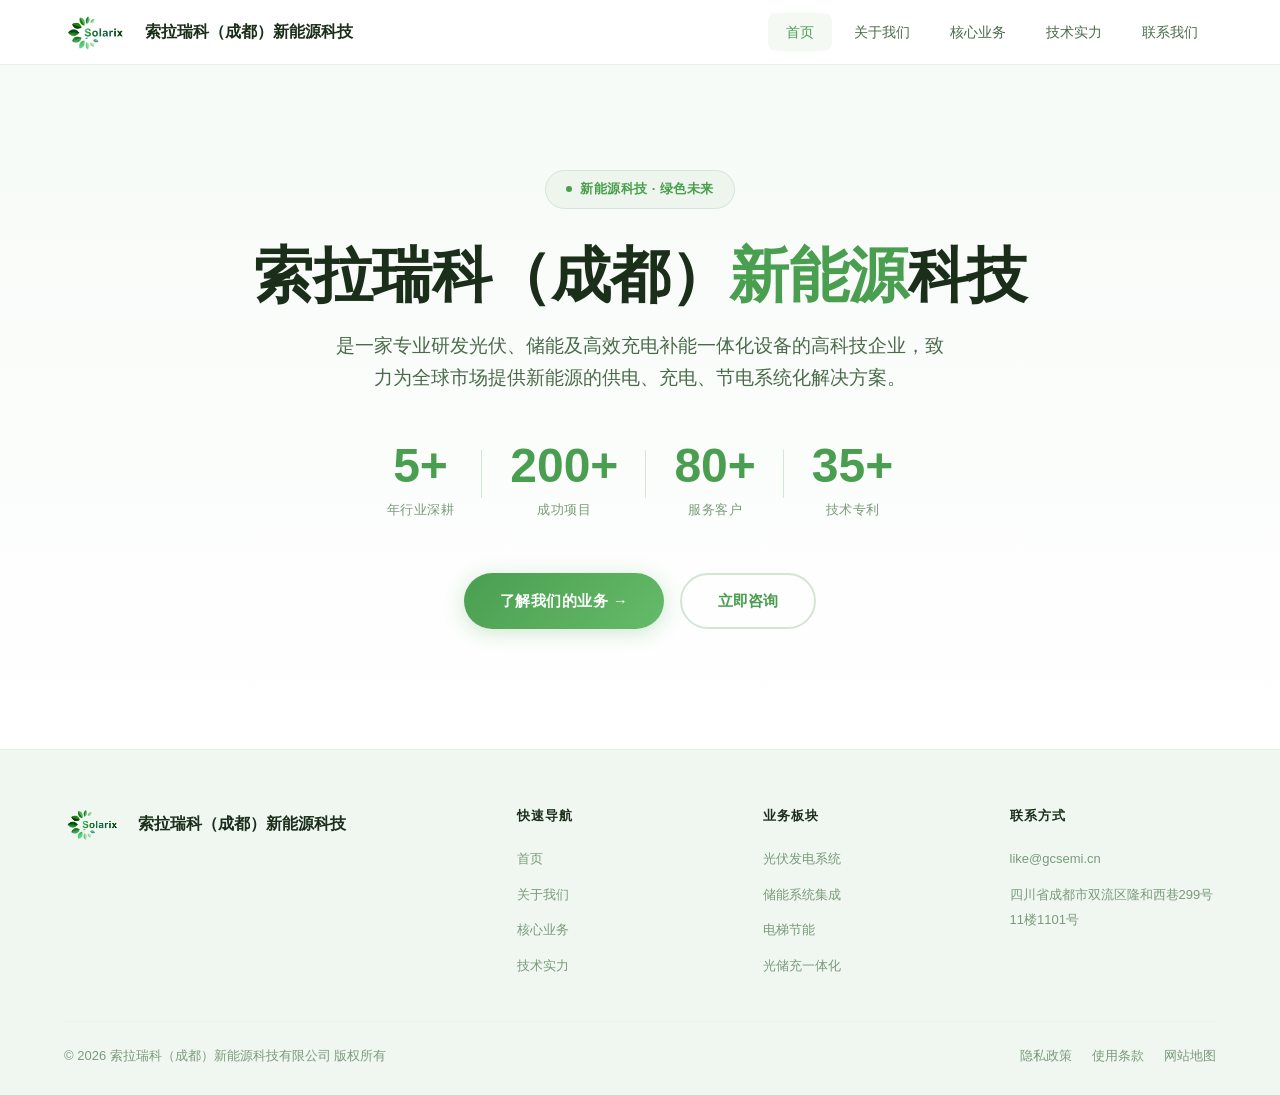
==== index.html @ 478a412e "Initial website deploy" ====
<!DOCTYPE html>
<html lang="zh-CN">
<head>
<meta charset="UTF-8">
<meta name="viewport" content="width=device-width, initial-scale=1.0">
<title>索拉瑞科（成都）新能源科技有限公司</title>
<link rel="stylesheet" href="style.css">
</head>
<body>
<!-- ==================== 顶部导航 ==================== -->
<header class="header" id="header">
  <div class="header-inner">
    <a href="index.html" class="logo">
      <img src="logo.png" alt="索拉瑞科（成都）新能源科技" class="logo-img">
      <span class="logo-text">索拉瑞科（成都）新能源科技</span>
    </a>
    <button class="menu-toggle" id="menuToggle" aria-label="菜单">
      <span></span><span></span><span></span>
    </button>
    <ul class="nav-links" id="navMenu">
      <li><a href="index.html">首页</a></li>
      <li><a href="about.html">关于我们</a></li>
      <li><a href="business.html">核心业务</a></li>
      <li><a href="tech.html">技术实力</a></li>
      <li><a href="contact.html">联系我们</a></li>
    </ul>
  </div>
</header>
<!-- ==================== 首页 ==================== -->
<section class="hero" id="home">
  <div class="container">
    <div class="hero-badge">
      <span class="dot"></span>
      新能源科技 · 绿色未来
    </div>
    <h1>索拉瑞科（成都）<span class="accent">新能源</span>科技</h1>
    <p class="hero-desc">
      是一家专业研发光伏、储能及高效充电补能一体化设备的高科技企业，致力为全球市场提供新能源的供电、充电、节电系统化解决方案。
    </p>
    <div class="hero-stats">
      <div class="hero-stat">
        <div class="num">5+</div>
        <div class="lbl">年行业深耕</div>
      </div>
      <div class="hero-stat">
        <div class="num">200+</div>
        <div class="lbl">成功项目</div>
      </div>
      <div class="hero-stat">
        <div class="num">80+</div>
        <div class="lbl">服务客户</div>
      </div>
      <div class="hero-stat">
        <div class="num">35+</div>
        <div class="lbl">技术专利</div>
      </div>
    </div>
    <div class="hero-btns">
      <a href="business.html" class="btn-primary">了解我们的业务 →</a>
      <a href="contact.html" class="btn-outline">立即咨询</a>
    </div>
  </div>
</section>
<!-- ==================== 页脚 ==================== -->
<footer class="footer">
  <div class="container">
    <div class="footer-grid">
      <div class="footer-brand">
        <div class="footer-logo-wrap">
          <img src="logo.png" alt="索拉瑞科（成都）新能源科技" class="footer-logo-img">
          <span class="footer-logo-text">索拉瑞科（成都）新能源科技</span>
        </div>
      </div>
      <div class="footer-col">
        <h4>快速导航</h4>
        <ul>
          <li><a href="index.html">首页</a></li>
          <li><a href="about.html">关于我们</a></li>
          <li><a href="business.html">核心业务</a></li>
          <li><a href="tech.html">技术实力</a></li>
        </ul>
      </div>
      <div class="footer-col">
        <h4>业务板块</h4>
        <ul>
          <li><a href="business.html">光伏发电系统</a></li>
          <li><a href="business.html">储能系统集成</a></li>
          <li><a href="business.html">电梯节能</a></li>
          <li><a href="business.html">光储充一体化</a></li>
        </ul>
      </div>
      <div class="footer-col">
        <h4>联系方式</h4>
        <ul>
          <li><a>like@gcsemi.cn</a></li>
          <li><a>四川省成都市双流区隆和西巷299号11楼1101号</a></li>
        </ul>
      </div>
    </div>
    <div class="footer-bottom">
      <span>&copy; 2026 索拉瑞科（成都）新能源科技有限公司 版权所有</span>
      <div class="links">
        <a href="#">隐私政策</a>
        <a href="#">使用条款</a>
        <a href="#">网站地图</a>
      </div>
    </div>
  </div>
</footer>

<button class="back-to-top" id="backToTop" aria-label="回到顶部">↑</button>
<div class="toast" id="toast"></div>
<script>
(function() {
  var menuToggle = document.getElementById('menuToggle');
  var navMenu = document.getElementById('navMenu');
  var header = document.getElementById('header');
  var backToTop = document.getElementById('backToTop');

  menuToggle.addEventListener('click', function() {
    this.classList.toggle('open');
    navMenu.classList.toggle('open');
  });

  navMenu.querySelectorAll('a').forEach(function(link) {
    link.addEventListener('click', function() {
      menuToggle.classList.remove('open');
      navMenu.classList.remove('open');
    });
  });

  window.addEventListener('scroll', function() {
    header.classList.toggle('scrolled', window.scrollY > 10);
    backToTop.classList.toggle('visible', window.scrollY > 600);
  });

  backToTop.addEventListener('click', function() {
    window.scrollTo({ top: 0, behavior: 'smooth' });
  });

  // 导航高亮
  var page = location.pathname.split('/').pop() || 'index.html';
  var anchors = navMenu.querySelectorAll('a');
  anchors.forEach(function(a) {
    if (a.getAttribute('href') === page) {
      a.classList.add('active');
    }
  });
})();
</script>
</body>
</html>
---- style.css ----
:root {
  --bg-white:    #ffffff;
  --bg-light:    #f5faf6;
  --bg-card:     #ffffff;
  --bg-surface:  #eef5ef;
  --border:      #d4e5d6;
  --border-light:#e8f2e9;
  --text-primary:   #1a2e1a;
  --text-secondary: #4a6a4a;
  --text-muted:     #7a9a7a;
  --accent:       #4a9e4f;
  --accent-light: #6dbb70;
  --accent-bg:    rgba(74,158,79,0.06);
  --accent-bg-hover: rgba(74,158,79,0.12);
  --gradient-accent: linear-gradient(135deg, #4a9e4f, #66bb6a);
  --radius: 12px;
  --radius-lg: 20px;
  --shadow-sm: 0 2px 12px rgba(0,0,0,0.04);
  --shadow-md: 0 4px 24px rgba(0,0,0,0.06);
  --shadow-lg: 0 8px 40px rgba(0,0,0,0.08);
}

* { margin: 0; padding: 0; box-sizing: border-box; }

html { scroll-behavior: smooth; scroll-padding-top: 72px; }

body {
  font-family: -apple-system, BlinkMacSystemFont, "Segoe UI", "PingFang SC", "Microsoft YaHei", "Hiragino Sans GB", "Helvetica Neue", Arial, sans-serif;
  background: var(--bg-white);
  color: var(--text-primary);
  line-height: 1.6;
  overflow-x: hidden;
}

.container {
  max-width: 1200px;
  margin: 0 auto;
  padding: 0 24px;
  position: relative;
  z-index: 1;
}

/* ===== 顶部导航 ===== */
.header {
  position: fixed;
  top: 0;
  left: 0;
  right: 0;
  z-index: 1000;
  background: rgba(255,255,255,0.94);
  backdrop-filter: blur(12px);
  -webkit-backdrop-filter: blur(12px);
  border-bottom: 1px solid var(--border-light);
  transition: all 0.3s;
}

.header.scrolled { box-shadow: 0 2px 20px rgba(0,0,0,0.06); }

.header-inner {
  max-width: 1200px;
  margin: 0 auto;
  padding: 0 24px;
  display: flex;
  align-items: center;
  justify-content: space-between;
  height: 64px;
}

.logo {
  display: flex;
  align-items: center;
  gap: 10px;
  text-decoration: none;
}

.logo-img {
  height: 40px;
  width: auto;
  object-fit: contain;
}

.logo-text {
  font-size: 16px;
  font-weight: 700;
  color: var(--text-primary);
  white-space: nowrap;
}

.nav-links {
  display: flex;
  list-style: none;
  gap: 4px;
}

.nav-links a {
  display: block;
  padding: 8px 18px;
  border-radius: 8px;
  font-size: 14px;
  font-weight: 500;
  color: var(--text-secondary);
  text-decoration: none;
  transition: all 0.25s;
}

.nav-links a:hover,
.nav-links a.active {
  color: var(--accent);
  background: var(--accent-bg);
}

.menu-toggle {
  display: none;
  background: none;
  border: none;
  width: 36px;
  height: 36px;
  cursor: pointer;
  flex-direction: column;
  align-items: center;
  justify-content: center;
  gap: 5px;
  padding: 4px;
}

.menu-toggle span {
  display: block;
  width: 22px;
  height: 2px;
  background: var(--text-secondary);
  border-radius: 2px;
  transition: all 0.3s;
}

.menu-toggle.open span:nth-child(1) { transform: rotate(45deg) translate(5px, 5px); background: var(--accent); }
.menu-toggle.open span:nth-child(2) { opacity: 0; }
.menu-toggle.open span:nth-child(3) { transform: rotate(-45deg) translate(5px, -5px); background: var(--accent); }

/* ===== 区块通用 ===== */
.section { padding: 100px 0; position: relative; }
.section-top { padding: 120px 0 100px; position: relative; }

.section-header {
  text-align: center;
  margin-bottom: 56px;
}

.section-tag {
  display: inline-flex;
  align-items: center;
  gap: 12px;
  font-size: 12px;
  font-weight: 700;
  letter-spacing: 3px;
  color: var(--accent);
  margin-bottom: 16px;
}

.section-tag::before,
.section-tag::after {
  content: '';
  width: 28px;
  height: 1px;
  background: var(--accent);
  opacity: 0.3;
}

.section-title {
  font-size: clamp(26px, 3.5vw, 38px);
  font-weight: 800;
  color: var(--text-primary);
  line-height: 1.3;
  margin-bottom: 14px;
}

.section-title .hl {
  color: var(--accent);
}

.section-subtitle {
  font-size: 15px;
  color: var(--text-muted);
  max-width: 580px;
  margin: 0 auto;
  line-height: 1.7;
}

/* ===== Hero（首页）===== */
.hero {
  padding: 170px 0 120px;
  text-align: center;
  position: relative;
  background: linear-gradient(180deg, #f5faf6 0%, #ffffff 100%);
}

.hero-badge {
  display: inline-flex;
  align-items: center;
  gap: 8px;
  padding: 8px 20px;
  background: var(--accent-bg);
  border: 1px solid var(--border);
  border-radius: 9999px;
  font-size: 13px;
  font-weight: 600;
  color: var(--accent);
  margin-bottom: 32px;
  letter-spacing: 0.5px;
}

.hero-badge .dot {
  width: 6px;
  height: 6px;
  background: var(--accent);
  border-radius: 50%;
  animation: pulse-dot 2s infinite;
}

@keyframes pulse-dot {
  0%, 100% { box-shadow: 0 0 0 0 rgba(74,158,79,0.5); }
  50% { box-shadow: 0 0 0 8px rgba(74,158,79,0); }
}

.hero h1 {
  font-size: clamp(36px, 5.5vw, 60px);
  font-weight: 900;
  color: var(--text-primary);
  line-height: 1.15;
  margin-bottom: 20px;
  letter-spacing: -0.5px;
}

.hero h1 .accent {
  color: var(--accent);
}

.hero-desc {
  font-size: clamp(15px, 1.8vw, 19px);
  color: var(--text-secondary);
  margin-bottom: 48px;
  line-height: 1.7;
  max-width: 620px;
  margin-left: auto;
  margin-right: auto;
}

.hero-stats {
  display: flex;
  gap: 56px;
  justify-content: center;
  flex-wrap: wrap;
  margin-bottom: 52px;
}

.hero-stat {
  text-align: center;
  position: relative;
}

.hero-stat:not(:last-child)::after {
  content: '';
  position: absolute;
  right: -28px;
  top: 10%;
  height: 60%;
  width: 1px;
  background: var(--border);
}

.hero-stat .num {
  font-size: clamp(30px, 4.5vw, 48px);
  font-weight: 900;
  color: var(--accent);
  line-height: 1;
  font-variant-numeric: tabular-nums;
}

.hero-stat .lbl {
  font-size: 13px;
  color: var(--text-muted);
  margin-top: 10px;
  letter-spacing: 0.5px;
}

.btn-primary {
  display: inline-flex;
  align-items: center;
  gap: 10px;
  padding: 14px 36px;
  background: var(--gradient-accent);
  color: #fff;
  border: none;
  border-radius: 9999px;
  font-size: 15px;
  font-weight: 700;
  cursor: pointer;
  text-decoration: none;
  transition: all 0.3s;
  box-shadow: 0 4px 20px rgba(74,158,79,0.25);
  letter-spacing: 0.5px;
}

.btn-primary:hover {
  transform: translateY(-2px);
  box-shadow: 0 6px 28px rgba(74,158,79,0.35);
}

.btn-outline {
  display: inline-flex;
  align-items: center;
  gap: 8px;
  padding: 14px 36px;
  background: transparent;
  color: var(--accent);
  border: 2px solid var(--border);
  border-radius: 9999px;
  font-size: 15px;
  font-weight: 600;
  cursor: pointer;
  text-decoration: none;
  transition: all 0.3s;
}

.btn-outline:hover {
  border-color: var(--accent);
  background: var(--accent-bg);
}

.hero-btns {
  display: flex;
  gap: 16px;
  justify-content: center;
  flex-wrap: wrap;
}

/* ===== 关于我们 ===== */
.section-alt { background: var(--bg-light); }

.about-grid {
  display: grid;
  grid-template-columns: 1fr 1fr;
  gap: 56px;
  align-items: center;
}

.about-desc {
  font-size: 15px;
  color: var(--text-secondary);
  line-height: 1.85;
  margin-bottom: 28px;
}

.about-features {
  display: flex;
  flex-direction: column;
  gap: 14px;
}

.about-feature {
  display: flex;
  align-items: flex-start;
  gap: 16px;
  padding: 18px 22px;
  background: var(--bg-white);
  border-radius: var(--radius);
  border: 1px solid var(--border-light);
  transition: all 0.3s;
}

.about-feature:hover {
  border-color: var(--accent);
  box-shadow: var(--shadow-sm);
}

.about-feature .fi {
  width: 44px;
  height: 44px;
  min-width: 44px;
  background: var(--accent-bg);
  border-radius: 10px;
  display: flex;
  align-items: center;
  justify-content: center;
  font-size: 20px;
}

.about-feature h4 {
  font-size: 15px;
  font-weight: 600;
  color: var(--text-primary);
  margin-bottom: 4px;
}

.about-feature p {
  font-size: 13px;
  color: var(--text-muted);
  line-height: 1.5;
}

.about-card {
  background: var(--bg-white);
  border: 1px solid var(--border-light);
  border-radius: var(--radius-lg);
  padding: 44px;
  text-align: center;
  box-shadow: var(--shadow-md);
}

.about-card .big-icon {
  width: 80px;
  height: 80px;
  background: var(--accent-bg);
  border: 2px solid var(--border);
  border-radius: 20px;
  display: flex;
  align-items: center;
  justify-content: center;
  font-size: 36px;
  margin: 0 auto 24px;
}

.about-card h3 {
  font-size: 20px;
  font-weight: 700;
  color: var(--text-primary);
  margin-bottom: 10px;
}

.about-card > p {
  font-size: 14px;
  color: var(--text-muted);
  line-height: 1.6;
  margin-bottom: 28px;
}

.cert-list {
  display: flex;
  gap: 10px;
  justify-content: center;
  flex-wrap: wrap;
}

.cert-item {
  padding: 8px 16px;
  background: var(--accent-bg);
  color: var(--accent);
  border: 1px solid var(--border);
  border-radius: 8px;
  font-size: 13px;
  font-weight: 600;
}

/* ===== 核心业务 ===== */
.business-grid {
  display: grid;
  grid-template-columns: repeat(3, 1fr);
  gap: 24px;
}

.biz-card {
  background: var(--bg-white);
  border: 1px solid var(--border-light);
  border-radius: var(--radius-lg);
  padding: 36px 28px;
  text-align: center;
  transition: all 0.35s;
  box-shadow: var(--shadow-sm);
}

.biz-card:hover {
  border-color: var(--accent);
  box-shadow: var(--shadow-lg);
  transform: translateY(-4px);
}

.biz-card .icon {
  width: 64px;
  height: 64px;
  background: var(--accent-bg);
  border-radius: 16px;
  display: flex;
  align-items: center;
  justify-content: center;
  font-size: 30px;
  margin: 0 auto 20px;
  transition: all 0.35s;
}

.biz-card:hover .icon {
  background: var(--gradient-accent);
}

.biz-card h3 {
  font-size: 17px;
  font-weight: 700;
  color: var(--text-primary);
  margin-bottom: 10px;
}

.biz-card p {
  font-size: 13px;
  color: var(--text-muted);
  line-height: 1.65;
}

/* ===== 光储充一体化详情 ===== */
.feature-detail-section .section-header {
  margin-bottom: 56px;
}

.feature-detail {
  display: grid;
  grid-template-columns: 1fr 1fr;
  gap: 48px;
  align-items: center;
  margin-bottom: 56px;
}

.feature-detail:last-child {
  margin-bottom: 0;
}

.feature-detail.reverse {
  direction: rtl;
}

.feature-detail.reverse > * {
  direction: ltr;
}

.feature-detail-text h3 {
  font-size: 22px;
  font-weight: 700;
  color: var(--text-primary);
  margin-bottom: 24px;
}

.feature-list {
  list-style: none;
  display: flex;
  flex-direction: column;
  gap: 16px;
}

.feature-list li {
  display: flex;
  align-items: flex-start;
  gap: 12px;
  font-size: 15px;
  color: var(--text-secondary);
  line-height: 1.7;
}

.feature-list .marker {
  width: 8px;
  height: 8px;
  min-width: 8px;
  margin-top: 9px;
  background: var(--accent);
  border-radius: 50%;
  box-shadow: 0 0 0 4px var(--accent-bg);
}

.feature-desc {
  font-size: 15px;
  color: var(--text-secondary);
  line-height: 1.85;
}

.feature-detail-img {
  border-radius: var(--radius-lg);
  overflow: hidden;
  box-shadow: var(--shadow-lg);
  border: 1px solid var(--border-light);
}

.feature-detail-img img {
  width: 100%;
  height: 100%;
  object-fit: cover;
  display: block;
}

/* ===== 系统优势及特点 ===== */
.advantage-section .section-header {
  margin-bottom: 56px;
}

.advantage-intro {
  display: grid;
  grid-template-areas:
    "top-left    center    top-right"
    "bottom-left center    bottom-right";
  grid-template-columns: 1fr 260px 1fr;
  grid-template-rows: 1fr 1fr;
  gap: 36px 48px;
  align-items: stretch;
  justify-items: stretch;
  max-width: 1100px;
  margin: 0 auto;
}

.advantage-center {
  width: 260px;
  height: 260px;
  border-radius: 50%;
  overflow: hidden;
  background: var(--bg-white);
  box-shadow: 0 12px 56px rgba(74, 158, 79, 0.18);
  border: 4px solid var(--accent-light);
  display: flex;
  align-items: center;
  justify-content: center;
  padding: 24px;
  transition: all 0.4s;
  align-self: center;
}

.advantage-center img {
  width: 100%;
  height: 100%;
  object-fit: contain;
  display: block;
}

.advantage-card {
  background: var(--bg-white);
  border: 1px solid var(--border-light);
  border-radius: var(--radius-lg);
  padding: 28px;
  box-shadow: var(--shadow-sm);
  transition: all 0.35s;
  display: flex;
  flex-direction: column;
  height: 100%;
}

.advantage-card:hover {
  border-color: var(--accent);
  box-shadow: var(--shadow-lg);
  transform: translateY(-3px);
}

.advantage-num {
  display: inline-block;
  font-size: 13px;
  font-weight: 700;
  color: var(--accent);
  background: var(--accent-bg);
  padding: 4px 12px;
  border-radius: 20px;
  margin-bottom: 14px;
}

.advantage-card h4 {
  font-size: 17px;
  font-weight: 700;
  color: var(--text-primary);
  margin-bottom: 14px;
  line-height: 1.4;
}

.advantage-card ul {
  list-style: none;
  display: flex;
  flex-direction: column;
  gap: 8px;
  flex: 1;
}

.advantage-card li {
  position: relative;
  padding-left: 18px;
  font-size: 14px;
  color: var(--text-secondary);
  line-height: 1.6;
}

.advantage-card li::before {
  content: "";
  position: absolute;
  left: 0;
  top: 10px;
  width: 6px;
  height: 6px;
  background: var(--accent-light);
  border-radius: 50%;
}

/* ===== 技术实力 ===== */
.tech-grid {
  display: grid;
  grid-template-columns: 1fr 1fr;
  gap: 48px;
  align-items: start;
}

.tech-list {
  display: flex;
  flex-direction: column;
  gap: 14px;
}

.tech-item {
  display: flex;
  align-items: center;
  gap: 16px;
  padding: 20px 24px;
  background: var(--bg-white);
  border: 1px solid var(--border-light);
  border-radius: var(--radius);
  transition: all 0.3s;
  box-shadow: var(--shadow-sm);
}

.tech-item:hover {
  border-color: var(--accent);
  box-shadow: var(--shadow-md);
}

.tech-item .n {
  width: 40px;
  height: 40px;
  min-width: 40px;
  background: var(--accent-bg);
  border: 1px solid var(--border);
  color: var(--accent);
  border-radius: 50%;
  display: flex;
  align-items: center;
  justify-content: center;
  font-weight: 800;
  font-size: 14px;
}

.tech-item h4 {
  font-size: 15px;
  font-weight: 600;
  color: var(--text-primary);
  margin-bottom: 2px;
}

.tech-item p {
  font-size: 12px;
  color: var(--text-muted);
}

.tech-highlight {
  background: var(--bg-white);
  border: 1px solid var(--border-light);
  border-radius: var(--radius-lg);
  padding: 48px 36px;
  text-align: center;
  box-shadow: var(--shadow-md);
}

.tech-highlight .big {
  font-size: 72px;
  font-weight: 900;
  line-height: 1;
  color: var(--accent);
  margin-bottom: 10px;
}

.tech-highlight .big-label {
  font-size: 16px;
  color: var(--text-secondary);
  margin-bottom: 36px;
}

.tech-tags {
  display: flex;
  flex-wrap: wrap;
  gap: 10px;
  justify-content: center;
}

.tech-tags span {
  padding: 8px 18px;
  background: var(--accent-bg);
  border: 1px solid var(--border);
  border-radius: 9999px;
  font-size: 13px;
  font-weight: 500;
  color: var(--accent);
}

/* ===== 联系我们 ===== */
.contact-grid {
  display: grid;
  grid-template-columns: 1fr 1.3fr;
  gap: 52px;
  align-items: start;
}

.contact-info-list {
  display: flex;
  flex-direction: column;
  gap: 16px;
  margin-bottom: 24px;
}

.contact-info-item {
  display: flex;
  align-items: flex-start;
  gap: 16px;
  padding: 16px 20px;
  background: var(--bg-white);
  border: 1px solid var(--border-light);
  border-radius: var(--radius);
  transition: all 0.3s;
  box-shadow: var(--shadow-sm);
}

.contact-info-item:hover {
  border-color: var(--accent);
  box-shadow: var(--shadow-md);
}

.contact-info-item .ico {
  width: 46px;
  height: 46px;
  min-width: 46px;
  background: var(--accent-bg);
  border-radius: 12px;
  display: flex;
  align-items: center;
  justify-content: center;
  font-size: 20px;
}

.contact-info-item h4 {
  font-size: 14px;
  font-weight: 600;
  color: var(--text-primary);
  margin-bottom: 2px;
}

.contact-info-item p {
  font-size: 14px;
  color: var(--text-muted);
}

.contact-qr-box {
  display: flex;
  align-items: center;
  gap: 16px;
  padding: 20px;
  background: var(--bg-white);
  border: 1px solid var(--border-light);
  border-radius: var(--radius);
  box-shadow: var(--shadow-sm);
}

.qr-placeholder {
  width: 84px;
  height: 84px;
  min-width: 84px;
  background: var(--bg-surface);
  border: 2px dashed var(--border);
  border-radius: 10px;
  display: flex;
  align-items: center;
  justify-content: center;
  font-size: 11px;
  color: var(--text-muted);
  text-align: center;
  line-height: 1.4;
}

.qr-info h4 {
  font-size: 14px;
  font-weight: 600;
  color: var(--text-primary);
  margin-bottom: 4px;
}

.qr-info p {
  font-size: 12px;
  color: var(--text-muted);
}

.contact-form {
  background: var(--bg-white);
  border: 1px solid var(--border-light);
  border-radius: var(--radius-lg);
  padding: 40px;
  box-shadow: var(--shadow-md);
}

.contact-form h3 {
  font-size: 20px;
  font-weight: 700;
  color: var(--text-primary);
  margin-bottom: 24px;
}

.form-row {
  display: grid;
  grid-template-columns: 1fr 1fr;
  gap: 16px;
  margin-bottom: 16px;
}

.form-group { margin-bottom: 16px; }

.form-group label {
  display: block;
  font-size: 13px;
  font-weight: 600;
  color: var(--text-secondary);
  margin-bottom: 6px;
}

.form-group input,
.form-group textarea,
.form-group select {
  width: 100%;
  padding: 12px 16px;
  background: var(--bg-surface);
  border: 1px solid var(--border);
  border-radius: 10px;
  font-size: 14px;
  color: var(--text-primary);
  transition: all 0.3s;
  font-family: inherit;
  resize: vertical;
}

.form-group input::placeholder,
.form-group textarea::placeholder { color: var(--text-muted); }

.form-group select {
  color: var(--text-secondary);
  cursor: pointer;
}

.form-group input:focus,
.form-group textarea:focus,
.form-group select:focus {
  outline: none;
  border-color: var(--accent);
  box-shadow: 0 0 0 3px rgba(74,158,79,0.1);
}

.btn-submit {
  width: 100%;
  padding: 14px;
  background: var(--gradient-accent);
  color: #fff;
  border: none;
  border-radius: 12px;
  font-size: 16px;
  font-weight: 700;
  cursor: pointer;
  transition: all 0.3s;
  font-family: inherit;
  box-shadow: 0 4px 16px rgba(74,158,79,0.25);
}

.btn-submit:hover {
  box-shadow: 0 6px 24px rgba(74,158,79,0.35);
  transform: translateY(-1px);
}

/* ===== 页脚 ===== */
.footer {
  background: #f0f7f1;
  border-top: 1px solid var(--border-light);
  padding: 56px 0 28px;
}

.footer-grid {
  display: grid;
  grid-template-columns: 2fr 1fr 1fr 1fr;
  gap: 40px;
  margin-bottom: 44px;
}

.footer-logo-wrap {
  display: flex;
  align-items: center;
  gap: 10px;
  margin-bottom: 16px;
}

.footer-logo-img {
  height: 36px;
  width: auto;
  object-fit: contain;
}

.footer-logo-text {
  font-size: 16px;
  font-weight: 700;
  color: var(--text-primary);
}

.footer-brand > p {
  font-size: 13px;
  line-height: 1.7;
  color: var(--text-muted);
}

.footer-col h4 {
  font-size: 13px;
  font-weight: 700;
  color: var(--text-primary);
  margin-bottom: 18px;
  letter-spacing: 1px;
}

.footer-col ul {
  list-style: none;
  display: flex;
  flex-direction: column;
  gap: 10px;
}

.footer-col ul li a {
  color: var(--text-muted);
  text-decoration: none;
  font-size: 13px;
  transition: color 0.2s;
}

.footer-col ul li a:hover { color: var(--accent); }

.footer-bottom {
  border-top: 1px solid var(--border-light);
  padding-top: 24px;
  display: flex;
  justify-content: space-between;
  align-items: center;
  font-size: 13px;
  color: var(--text-muted);
  flex-wrap: wrap;
  gap: 12px;
}

.footer-bottom .links {
  display: flex;
  gap: 20px;
}

.footer-bottom .links a {
  color: var(--text-muted);
  text-decoration: none;
  font-size: 13px;
}

.footer-bottom .links a:hover { color: var(--accent); }

/* ===== Toast ===== */
.toast {
  position: fixed;
  top: 24px;
  left: 50%;
  transform: translateX(-50%) translateY(-120px);
  background: var(--accent);
  color: #fff;
  padding: 12px 30px;
  border-radius: 9999px;
  font-size: 14px;
  font-weight: 700;
  z-index: 9999;
  transition: transform 0.4s cubic-bezier(0.175, 0.885, 0.32, 1.275);
  box-shadow: 0 6px 24px rgba(74,158,79,0.3);
}

.toast.show { transform: translateX(-50%) translateY(0); }

/* ===== 回到顶部 ===== */
.back-to-top {
  position: fixed;
  bottom: 32px;
  right: 32px;
  width: 44px;
  height: 44px;
  background: var(--bg-white);
  border: 1px solid var(--border);
  color: var(--accent);
  border-radius: 50%;
  font-size: 18px;
  cursor: pointer;
  opacity: 0;
  pointer-events: none;
  transition: all 0.3s;
  z-index: 999;
  box-shadow: var(--shadow-md);
}

.back-to-top.visible {
  opacity: 1;
  pointer-events: auto;
}

.back-to-top:hover {
  border-color: var(--accent);
  background: var(--accent);
  color: #fff;
  transform: translateY(-2px);
}

/* ===== 响应式 ===== */
@media (max-width: 900px) {
  .header-inner { height: 56px; }

  .menu-toggle { display: flex; }

  .nav-links {
    position: fixed;
    top: 56px;
    left: 0;
    right: 0;
    background: rgba(255,255,255,0.98);
    backdrop-filter: blur(12px);
    flex-direction: column;
    padding: 16px;
    border-bottom: 1px solid var(--border-light);
    box-shadow: var(--shadow-md);
    transform: translateY(-120%);
    transition: transform 0.3s;
    gap: 2px;
  }

  .nav-links.open { transform: translateY(0); }

  .section { padding: 80px 0; }
  .section-top { padding: 100px 0 80px; }
  .hero { padding: 130px 0 80px; }
  .hero-stats { gap: 28px; }

  .hero-stat:not(:last-child)::after { display: none; }

  .about-grid,
  .tech-grid,
  .contact-grid,
  .feature-detail { grid-template-columns: 1fr; gap: 36px; }

  .feature-detail.reverse { direction: ltr; }

  .feature-detail-text h3 { font-size: 20px; margin-bottom: 20px; }

  .feature-detail-img { order: -1; }

  .business-grid { grid-template-columns: 1fr 1fr; gap: 16px; }

  .advantage-intro {
    grid-template-areas:
      "top-left"
      "top-right"
      "center"
      "bottom-left"
      "bottom-right";
    grid-template-columns: 1fr;
    grid-template-rows: auto;
    gap: 20px;
  }

  .advantage-center { width: 180px; height: 180px; margin: 12px auto; }

  .advantage-card { max-width: 480px; width: 100%; }

  .footer-grid { grid-template-columns: 1fr 1fr; gap: 32px; }

  .form-row { grid-template-columns: 1fr; }
}

@media (max-width: 560px) {
  .business-grid { grid-template-columns: 1fr; }
  .footer-grid { grid-template-columns: 1fr; }
  .footer-bottom { flex-direction: column; text-align: center; }
  .hero-btns { flex-direction: column; align-items: center; }
  .hero-btns .btn-primary,
  .hero-btns .btn-outline { width: 100%; justify-content: center; }
  .hero-stat .num { font-size: 32px; }
}
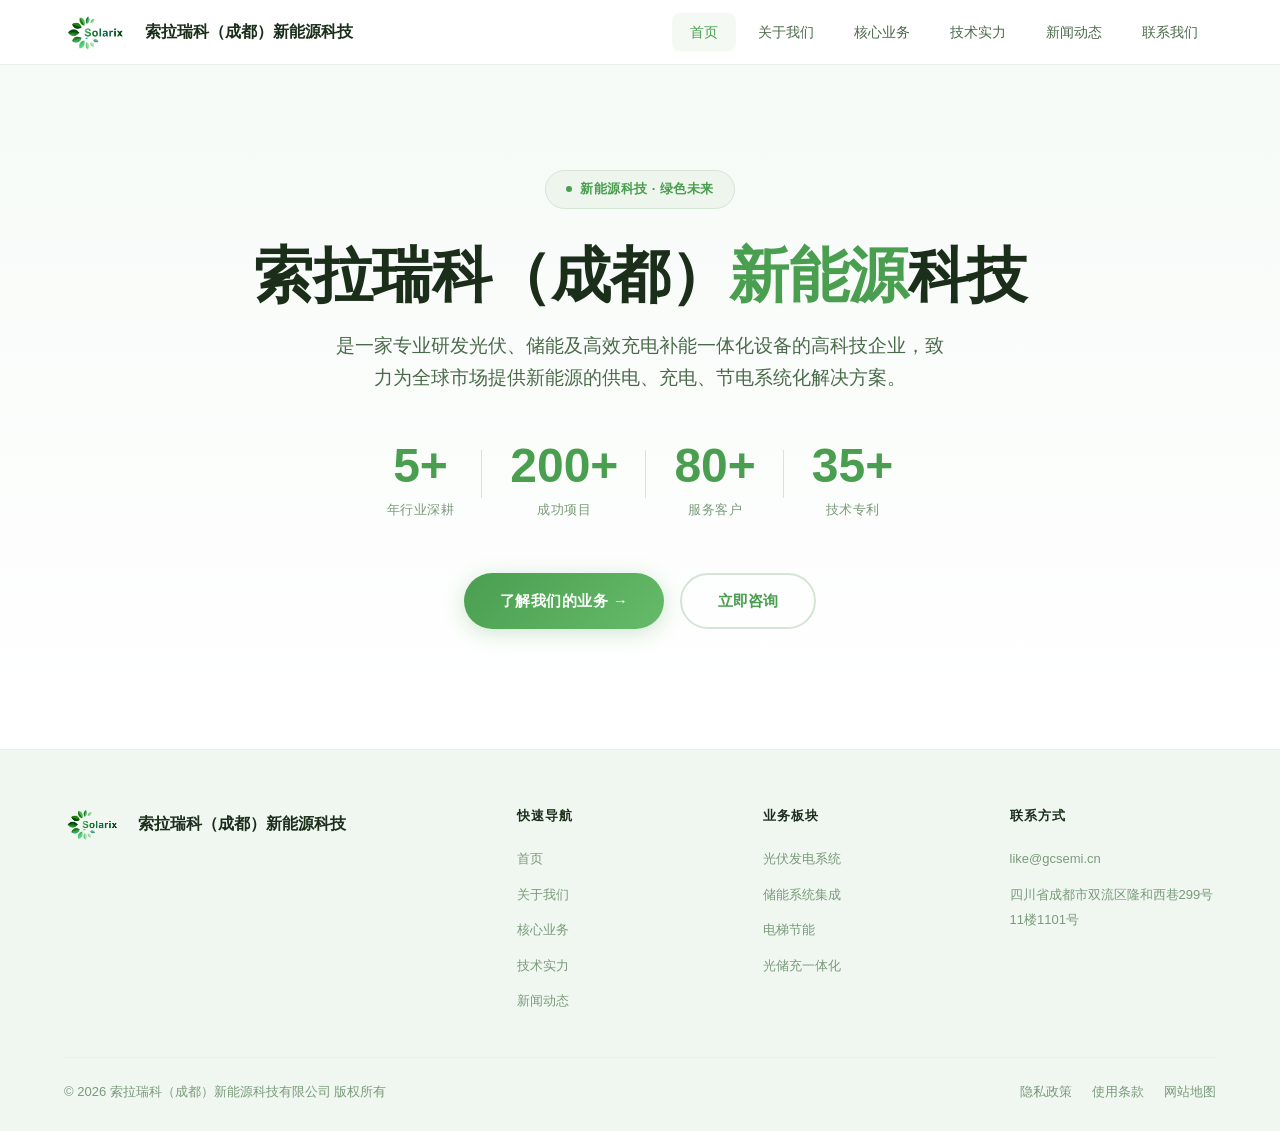
==== commit d30a350b: "feat: add CMS backend - index.html" ====
--- a/index.html
+++ b/index.html
@@ -3,7 +3,7 @@
 <head>
 <meta charset="UTF-8">
 <meta name="viewport" content="width=device-width, initial-scale=1.0">
-<title>索拉瑞科（成都）新能源科技有限公司</title>
+<title data-c="company_full">索拉瑞科（成都）新能源科技有限公司</title>
 <link rel="stylesheet" href="style.css">
 </head>
 <body>
@@ -12,7 +12,7 @@
   <div class="header-inner">
     <a href="index.html" class="logo">
       <img src="logo.png" alt="索拉瑞科（成都）新能源科技" class="logo-img">
-      <span class="logo-text">索拉瑞科（成都）新能源科技</span>
+      <span class="logo-text" data-c="company_name">索拉瑞科（成都）新能源科技</span>
     </a>
     <button class="menu-toggle" id="menuToggle" aria-label="菜单">
       <span></span><span></span><span></span>
@@ -22,6 +22,7 @@
       <li><a href="about.html">关于我们</a></li>
       <li><a href="business.html">核心业务</a></li>
       <li><a href="tech.html">技术实力</a></li>
+      <li><a href="news.html">新闻动态</a></li>
       <li><a href="contact.html">联系我们</a></li>
     </ul>
   </div>
@@ -31,28 +32,28 @@
   <div class="container">
     <div class="hero-badge">
       <span class="dot"></span>
-      新能源科技 · 绿色未来
+      <span id="hero-badge">新能源科技 · 绿色未来</span>
     </div>
-    <h1>索拉瑞科（成都）<span class="accent">新能源</span>科技</h1>
-    <p class="hero-desc">
+    <h1><span id="hero-title-prefix">索拉瑞科（成都）</span><span class="accent" id="hero-title-accent">新能源</span><span id="hero-title-suffix">科技</span></h1>
+    <p class="hero-desc" id="hero-desc">
       是一家专业研发光伏、储能及高效充电补能一体化设备的高科技企业，致力为全球市场提供新能源的供电、充电、节电系统化解决方案。
     </p>
     <div class="hero-stats">
       <div class="hero-stat">
-        <div class="num">5+</div>
-        <div class="lbl">年行业深耕</div>
+        <div class="num" id="stat1-num">5+</div>
+        <div class="lbl" id="stat1-label">年行业深耕</div>
       </div>
       <div class="hero-stat">
-        <div class="num">200+</div>
-        <div class="lbl">成功项目</div>
+        <div class="num" id="stat2-num">200+</div>
+        <div class="lbl" id="stat2-label">成功项目</div>
       </div>
       <div class="hero-stat">
-        <div class="num">80+</div>
-        <div class="lbl">服务客户</div>
+        <div class="num" id="stat3-num">80+</div>
+        <div class="lbl" id="stat3-label">服务客户</div>
       </div>
       <div class="hero-stat">
-        <div class="num">35+</div>
-        <div class="lbl">技术专利</div>
+        <div class="num" id="stat4-num">35+</div>
+        <div class="lbl" id="stat4-label">技术专利</div>
       </div>
     </div>
     <div class="hero-btns">
@@ -68,7 +69,7 @@
       <div class="footer-brand">
         <div class="footer-logo-wrap">
           <img src="logo.png" alt="索拉瑞科（成都）新能源科技" class="footer-logo-img">
-          <span class="footer-logo-text">索拉瑞科（成都）新能源科技</span>
+          <span class="footer-logo-text" data-c="company_name">索拉瑞科（成都）新能源科技</span>
         </div>
       </div>
       <div class="footer-col">
@@ -78,6 +79,7 @@
           <li><a href="about.html">关于我们</a></li>
           <li><a href="business.html">核心业务</a></li>
           <li><a href="tech.html">技术实力</a></li>
+          <li><a href="news.html">新闻动态</a></li>
         </ul>
       </div>
       <div class="footer-col">
@@ -92,13 +94,13 @@
       <div class="footer-col">
         <h4>联系方式</h4>
         <ul>
-          <li><a>like@gcsemi.cn</a></li>
-          <li><a>四川省成都市双流区隆和西巷299号11楼1101号</a></li>
+          <li><a data-c="email">like@gcsemi.cn</a></li>
+          <li><a data-c="address">四川省成都市双流区隆和西巷299号11楼1101号</a></li>
         </ul>
       </div>
     </div>
     <div class="footer-bottom">
-      <span>&copy; 2026 索拉瑞科（成都）新能源科技有限公司 版权所有</span>
+      <span>&copy; <span data-c="copyright_year">2026</span> <span data-c="company_full">索拉瑞科（成都）新能源科技有限公司</span> 版权所有</span>
       <div class="links">
         <a href="#">隐私政策</a>
         <a href="#">使用条款</a>
@@ -110,6 +112,7 @@
 
 <button class="back-to-top" id="backToTop" aria-label="回到顶部">↑</button>
 <div class="toast" id="toast"></div>
+<script src="js/content-loader.js"></script>
 <script>
 (function() {
   var menuToggle = document.getElementById('menuToggle');
@@ -138,7 +141,6 @@
     window.scrollTo({ top: 0, behavior: 'smooth' });
   });
 
-  // 导航高亮
   var page = location.pathname.split('/').pop() || 'index.html';
   var anchors = navMenu.querySelectorAll('a');
   anchors.forEach(function(a) {
@@ -149,4 +151,4 @@
 })();
 </script>
 </body>
-</html>+</html>
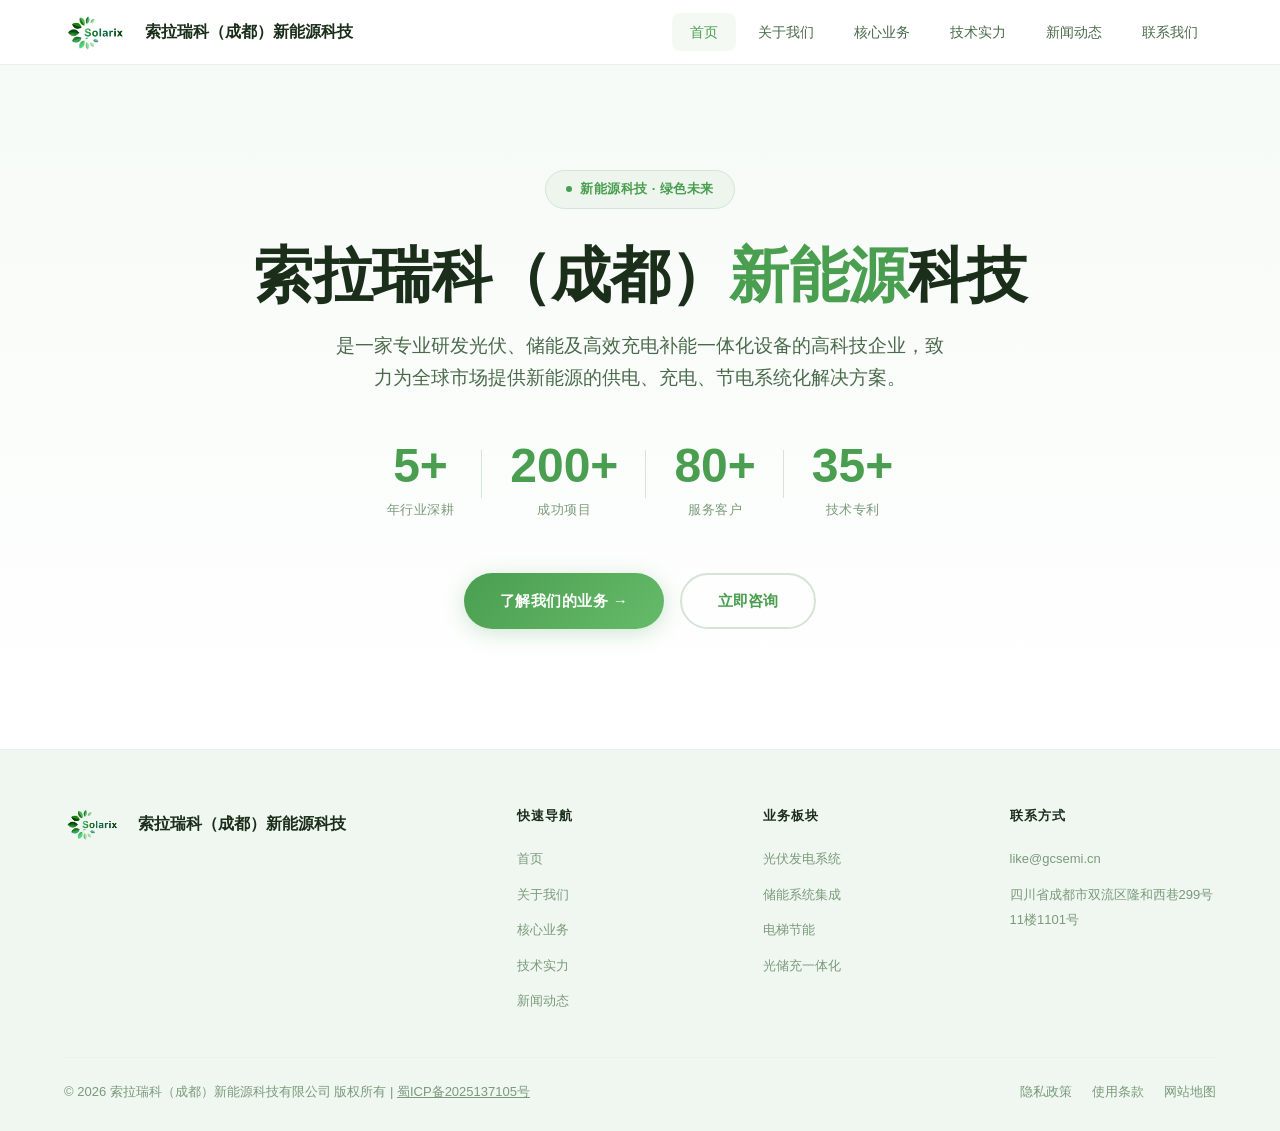
==== commit af26b23b: "feat: add ICP备案号 蜀ICP备2025137105号 to footer" ====
--- a/index.html
+++ b/index.html
@@ -100,7 +100,7 @@
       </div>
     </div>
     <div class="footer-bottom">
-      <span>&copy; <span data-c="copyright_year">2026</span> <span data-c="company_full">索拉瑞科（成都）新能源科技有限公司</span> 版权所有</span>
+      <span>&copy; <span data-c="copyright_year">2026</span> <span data-c="company_full">索拉瑞科（成都）新能源科技有限公司</span> 版权所有 | <a href="https://beian.miit.gov.cn/" target="_blank" rel="noopener" style="color:inherit;">蜀ICP备2025137105号</a></span>
       <div class="links">
         <a href="#">隐私政策</a>
         <a href="#">使用条款</a>
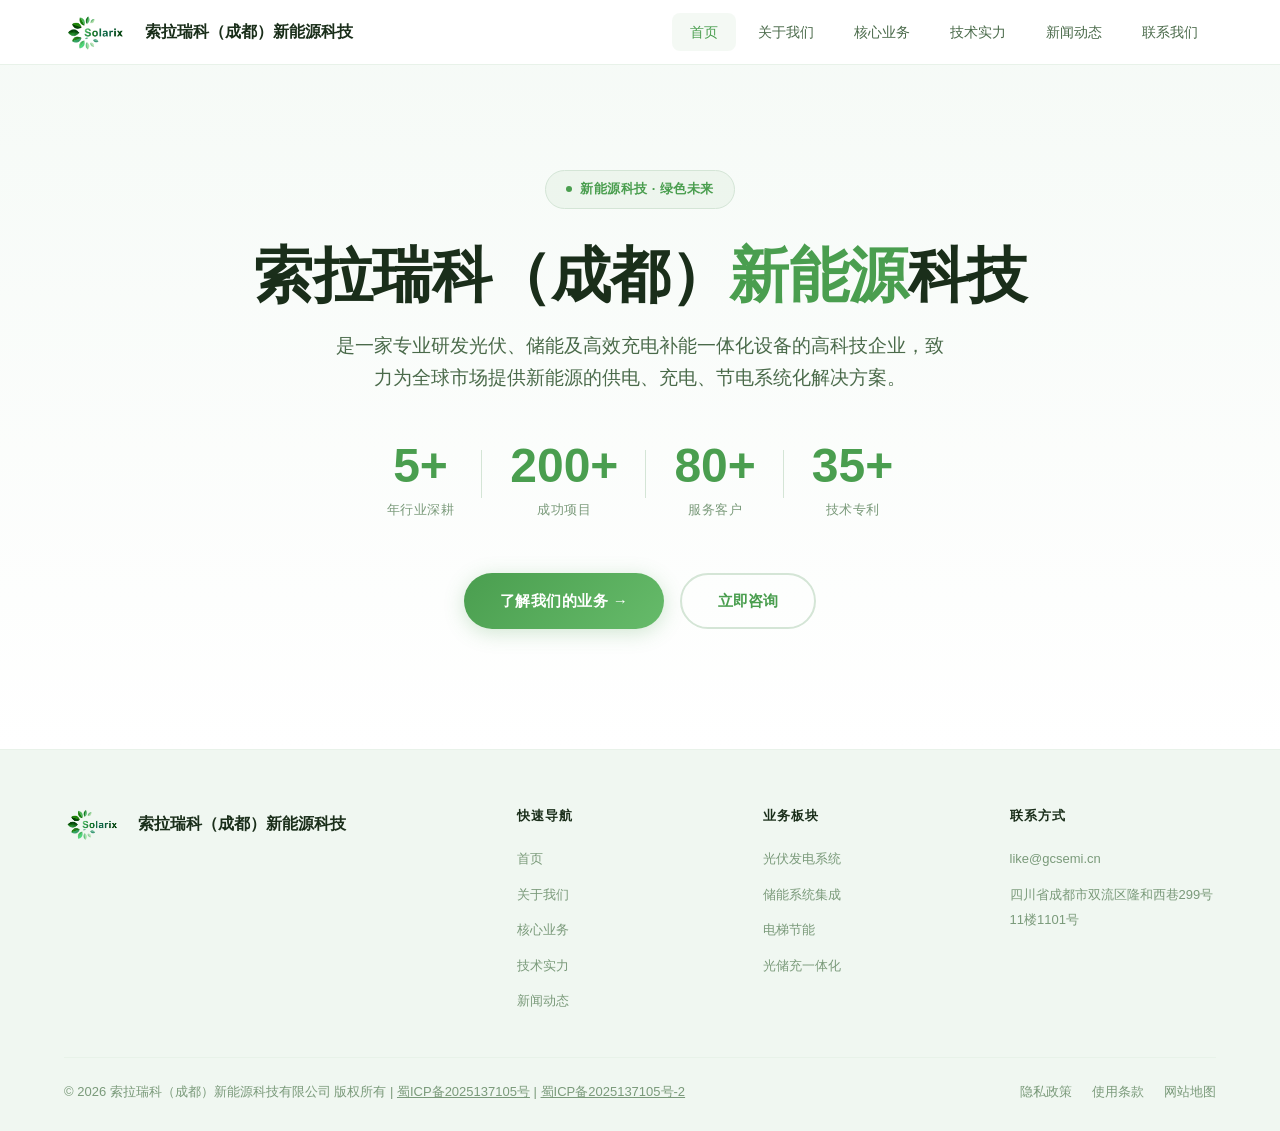
==== commit f1065fea: "feat: add 蜀ICP备2025137105号-2 to footer" ====
--- a/index.html
+++ b/index.html
@@ -100,7 +100,7 @@
       </div>
     </div>
     <div class="footer-bottom">
-      <span>&copy; <span data-c="copyright_year">2026</span> <span data-c="company_full">索拉瑞科（成都）新能源科技有限公司</span> 版权所有 | <a href="https://beian.miit.gov.cn/" target="_blank" rel="noopener" style="color:inherit;">蜀ICP备2025137105号</a></span>
+      <span>&copy; <span data-c="copyright_year">2026</span> <span data-c="company_full">索拉瑞科（成都）新能源科技有限公司</span> 版权所有 | <a href="https://beian.miit.gov.cn/" target="_blank" rel="noopener" style="color:inherit;">蜀ICP备2025137105号</a> | <a href="https://beian.miit.gov.cn/" target="_blank" rel="noopener" style="color:inherit;">蜀ICP备2025137105号-2</a></span>
       <div class="links">
         <a href="#">隐私政策</a>
         <a href="#">使用条款</a>
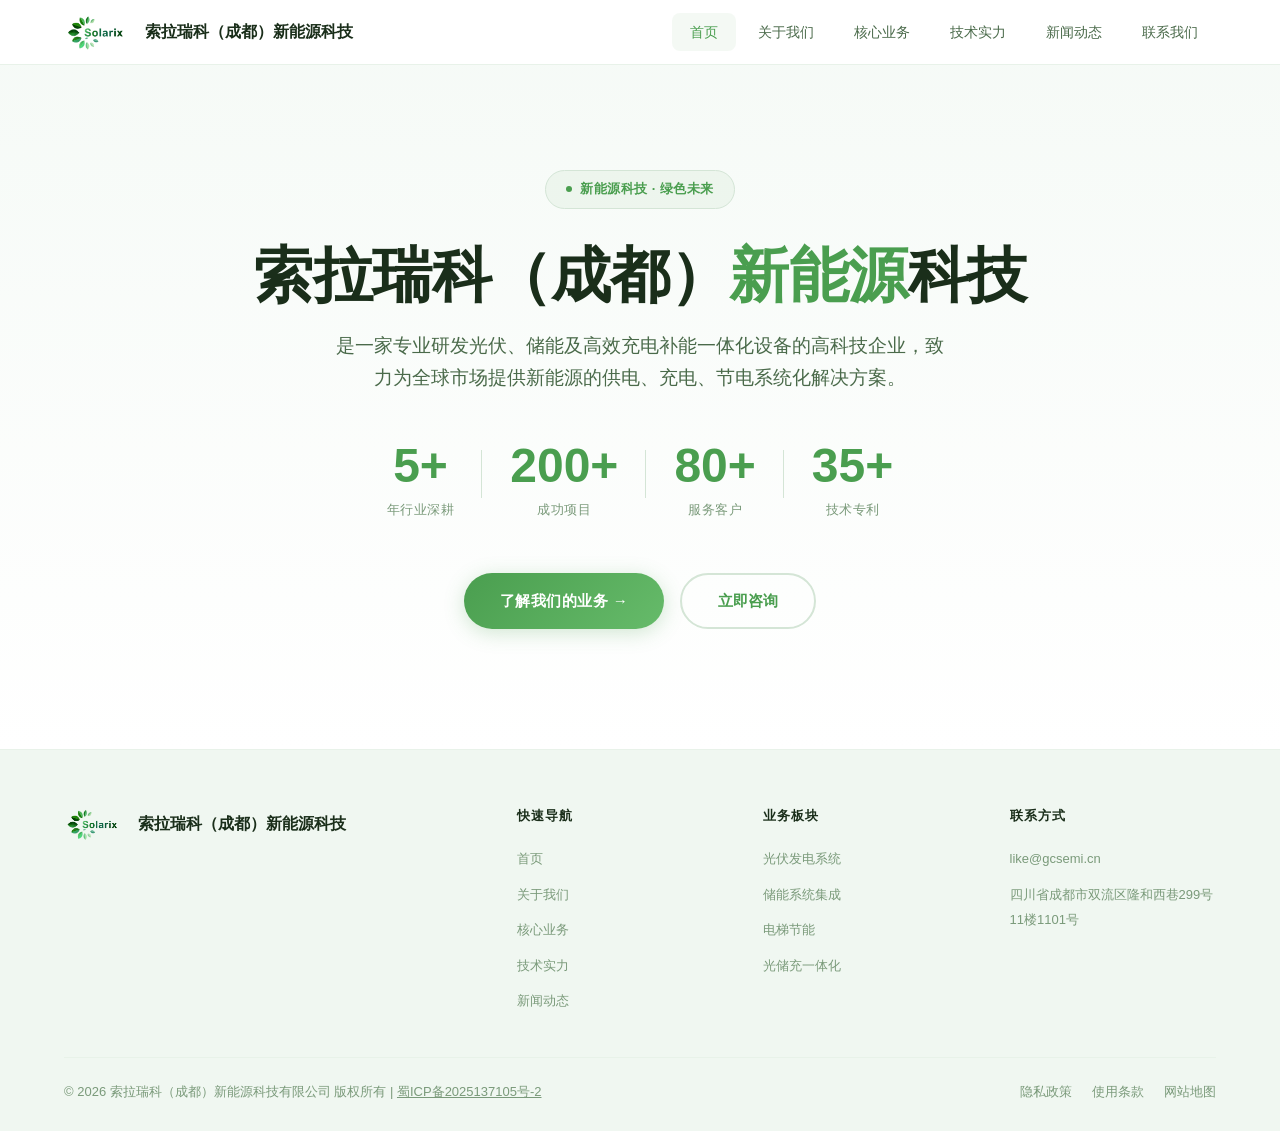
==== commit ce892eea: "fix: remove 蜀ICP备2025137105号 from index footer" ====
--- a/index.html
+++ b/index.html
@@ -100,7 +100,7 @@
       </div>
     </div>
     <div class="footer-bottom">
-      <span>&copy; <span data-c="copyright_year">2026</span> <span data-c="company_full">索拉瑞科（成都）新能源科技有限公司</span> 版权所有 | <a href="https://beian.miit.gov.cn/" target="_blank" rel="noopener" style="color:inherit;">蜀ICP备2025137105号</a> | <a href="https://beian.miit.gov.cn/" target="_blank" rel="noopener" style="color:inherit;">蜀ICP备2025137105号-2</a></span>
+      <span>&copy; <span data-c="copyright_year">2026</span> <span data-c="company_full">索拉瑞科（成都）新能源科技有限公司</span> 版权所有 | <a href="https://beian.miit.gov.cn/" target="_blank" rel="noopener" style="color:inherit;">蜀ICP备2025137105号-2</a></span>
       <div class="links">
         <a href="#">隐私政策</a>
         <a href="#">使用条款</a>
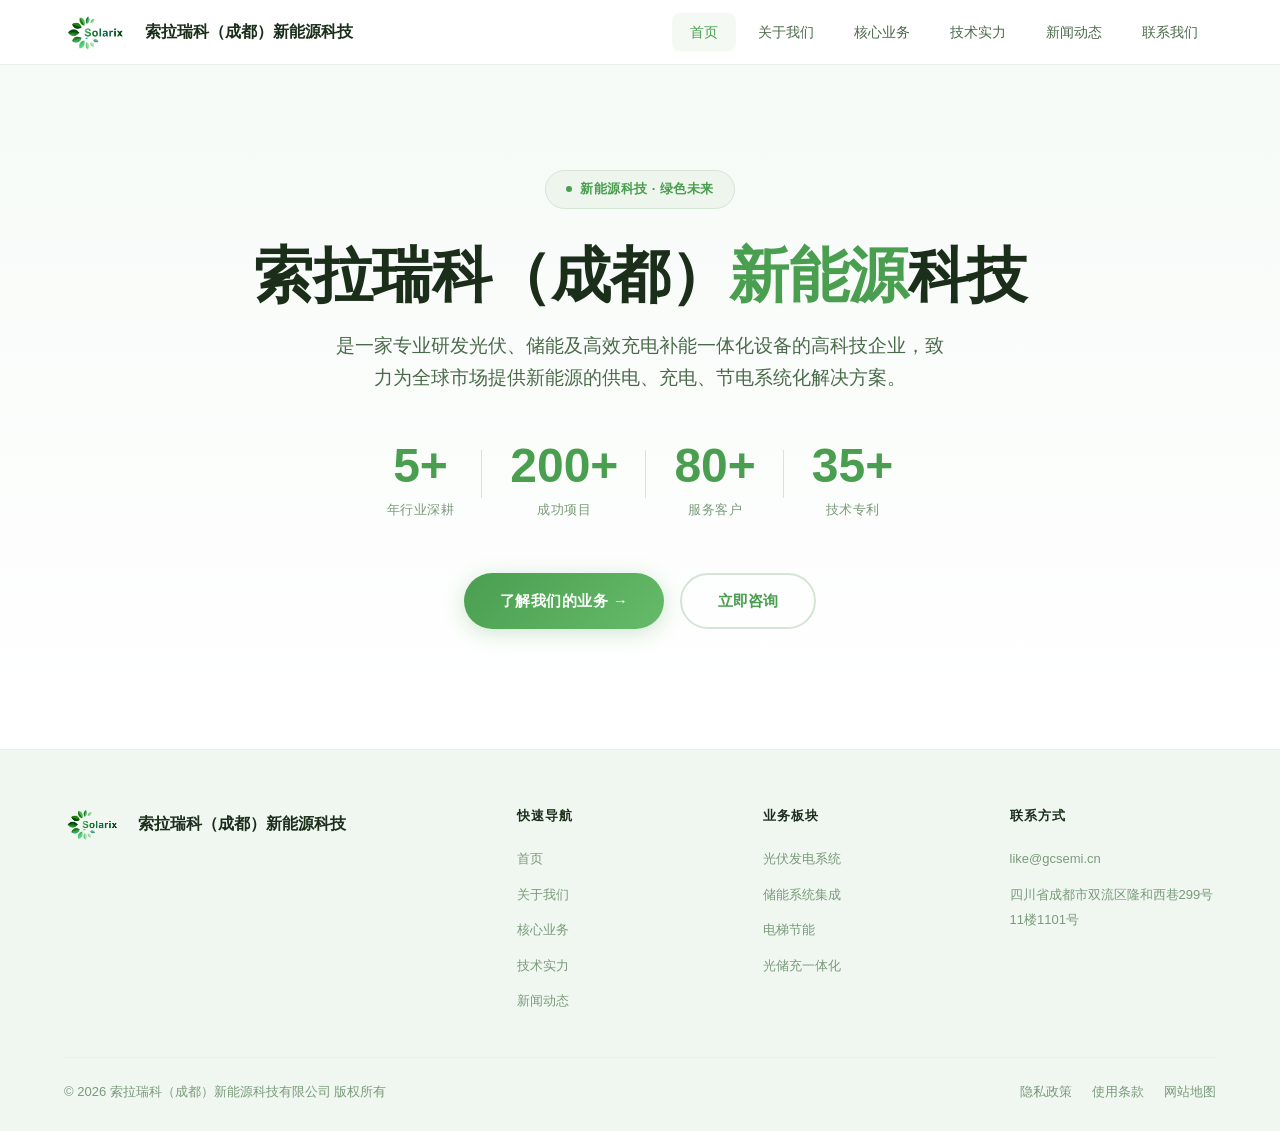
==== commit 990df92e: "feat: remove 蜀ICP备案号 from index.html footer" ====
--- a/index.html
+++ b/index.html
@@ -100,7 +100,7 @@
       </div>
     </div>
     <div class="footer-bottom">
-      <span>&copy; <span data-c="copyright_year">2026</span> <span data-c="company_full">索拉瑞科（成都）新能源科技有限公司</span> 版权所有 | <a href="https://beian.miit.gov.cn/" target="_blank" rel="noopener" style="color:inherit;">蜀ICP备2025137105号-2</a></span>
+      <span>&copy; <span data-c="copyright_year">2026</span> <span data-c="company_full">索拉瑞科（成都）新能源科技有限公司</span> 版权所有</span>
       <div class="links">
         <a href="#">隐私政策</a>
         <a href="#">使用条款</a>
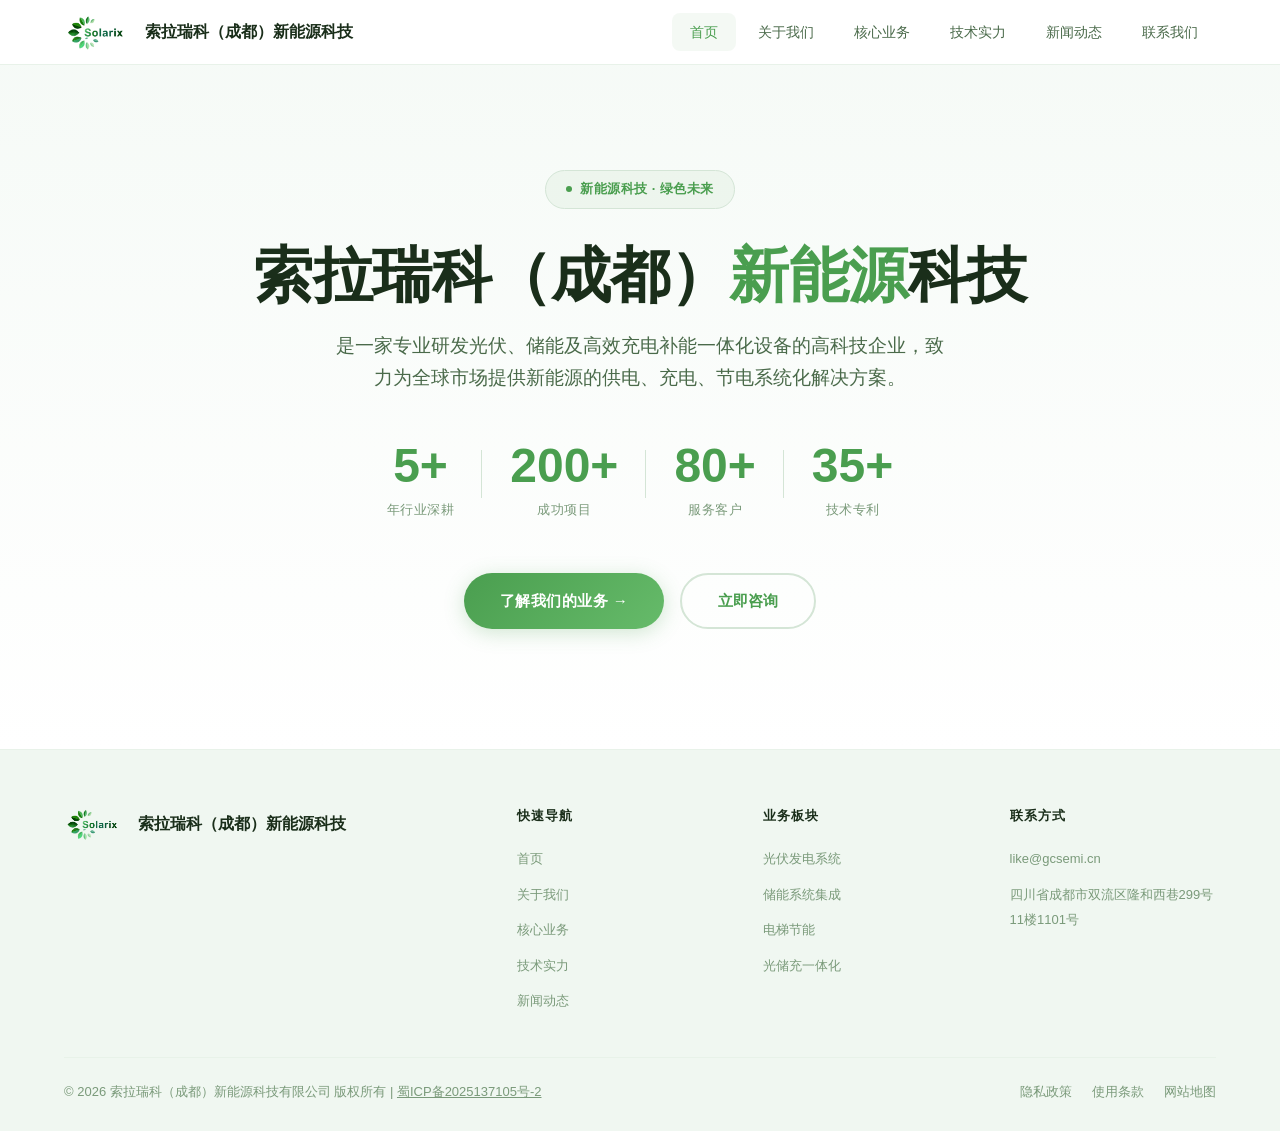
==== commit 23f3e3e0: "feat: add 蜀ICP备2025137105号-2 to index.html footer" ====
--- a/index.html
+++ b/index.html
@@ -100,7 +100,7 @@
       </div>
     </div>
     <div class="footer-bottom">
-      <span>&copy; <span data-c="copyright_year">2026</span> <span data-c="company_full">索拉瑞科（成都）新能源科技有限公司</span> 版权所有</span>
+      <span>&copy; <span data-c="copyright_year">2026</span> <span data-c="company_full">索拉瑞科（成都）新能源科技有限公司</span> 版权所有 | <a href="https://beian.miit.gov.cn/" target="_blank" rel="noopener" style="color:inherit;">蜀ICP备2025137105号-2</a></span>
       <div class="links">
         <a href="#">隐私政策</a>
         <a href="#">使用条款</a>
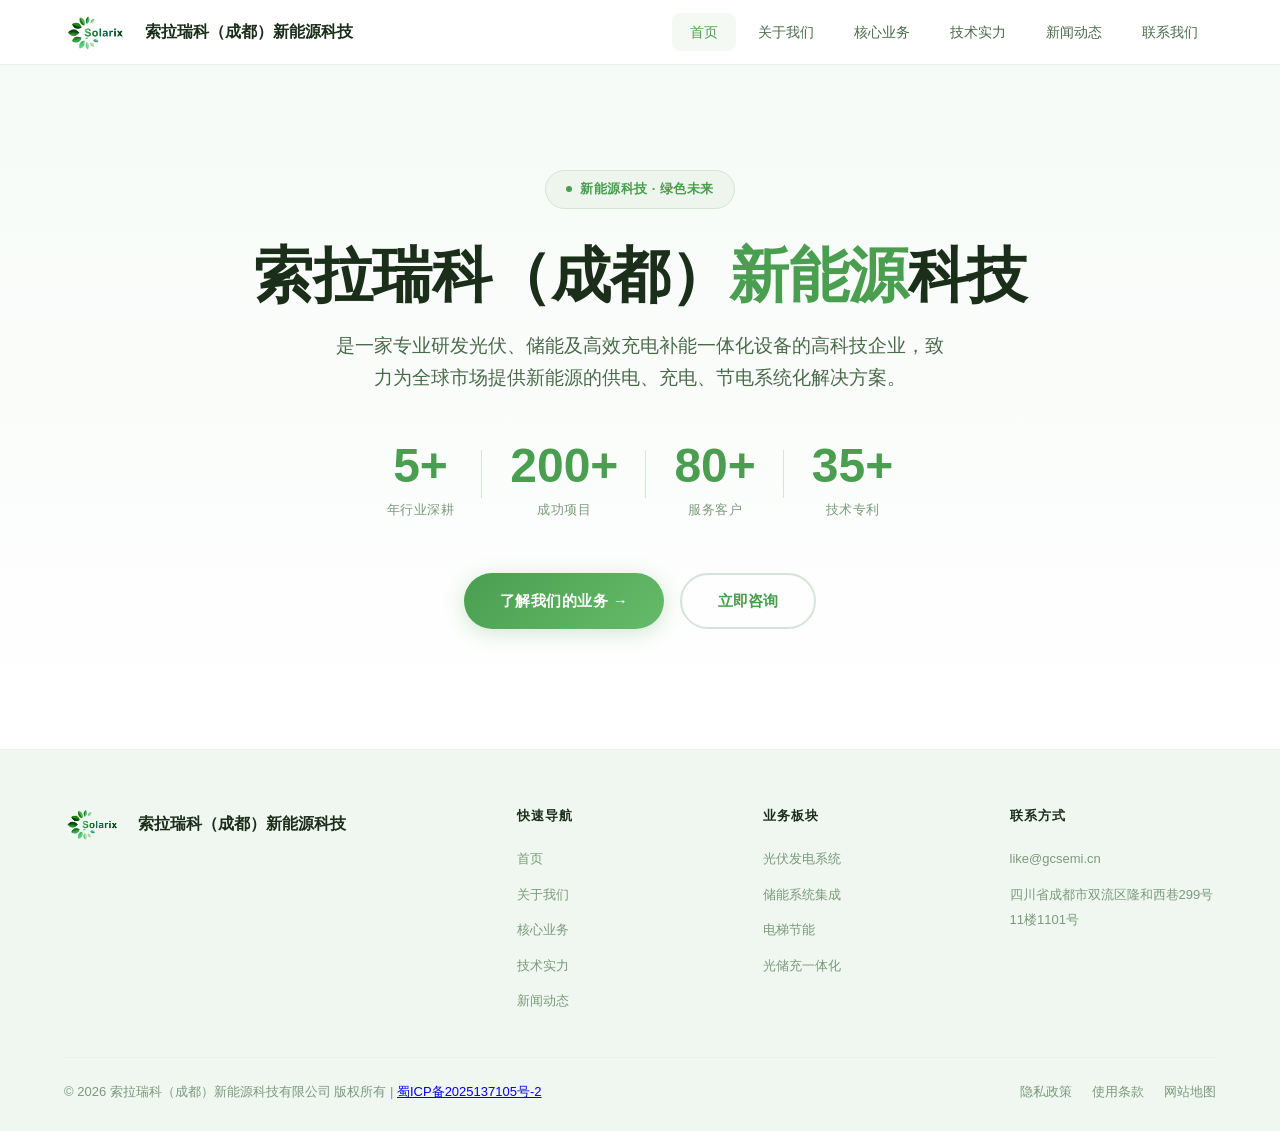
==== commit 5a50d766: "fix: ICP link visibility with icp-link class" ====
--- a/index.html
+++ b/index.html
@@ -100,7 +100,7 @@
       </div>
     </div>
     <div class="footer-bottom">
-      <span>&copy; <span data-c="copyright_year">2026</span> <span data-c="company_full">索拉瑞科（成都）新能源科技有限公司</span> 版权所有 | <a href="https://beian.miit.gov.cn/" target="_blank" rel="noopener" style="color:inherit;">蜀ICP备2025137105号-2</a></span>
+      <span>&copy; <span data-c="copyright_year">2026</span> <span data-c="company_full">索拉瑞科（成都）新能源科技有限公司</span> 版权所有 | <a href="https://beian.miit.gov.cn/" target="_blank" rel="noopener" class="icp-link">蜀ICP备2025137105号-2</a></span>
       <div class="links">
         <a href="#">隐私政策</a>
         <a href="#">使用条款</a>
